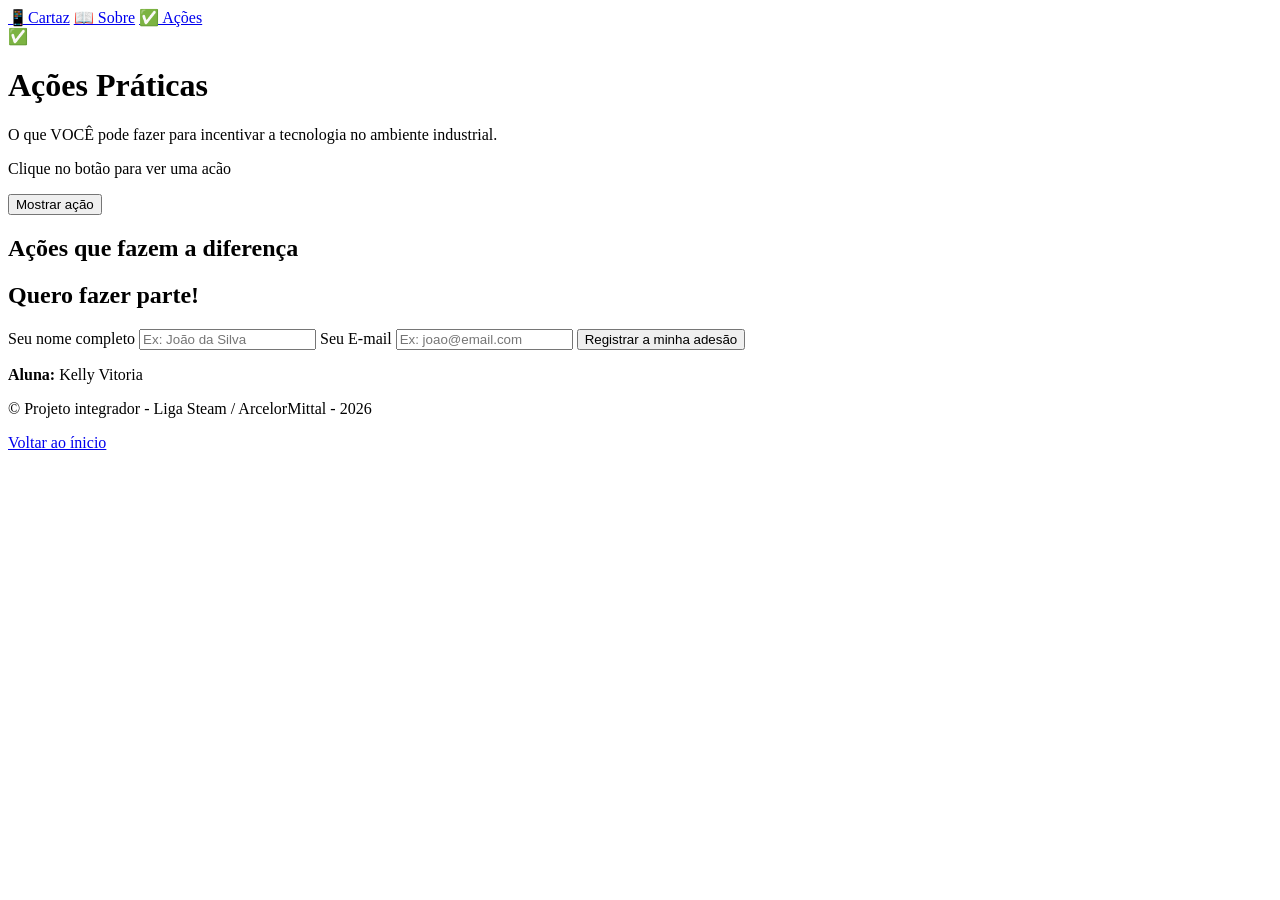
==== acoes.html @ bcdb0501 "primeiro commit" ====
<!DOCTYPE html>
<html lang="pt-br">
<head>
    <meta charset="UTF-8">
    <meta name="viewport" content="width=device-width, initial-scale=1.0">
    <title>Ações Práticas | O que você pode fazer</title>
    <link rel="stylesheet" href="/assets/css/style.css">
    <script src="/assets/js/script.js" defer></script>
</head>
<body>
    <header>
        <nav class="menu-navegacao">
            <a href="index.html">📱Cartaz</a>
            <a href="sobre.html">📖 Sobre</a>
            <a href="acoes.html" class="ativo">✅ Ações</a>
        </nav>
        <div class="emoji" role="img" aria-label="Açoes práticas">✅</div>
        <h1>Ações Práticas</h1>
        <p>O que VOCÊ pode fazer para incentivar a tecnologia no ambiente industrial.</p>
        <p id="mostraAcao">Clique no botão para ver uma acão</p>
        <button onclick="mostrarProximacao()">Mostrar ação</button>
    </header>

    <main>

        <section >
            <h2>Ações que fazem a diferença</h2>
            <div class="lista-acoes" id="container-acoes" >
            </div>
        </section>

        <section class="secao-cinza">
            <div class="container-central">
                <h2>Quero fazer parte!</h2>
                <form class="formulario" id="formulario-adesao" action="">

                    <label for="nome">Seu nome completo</label>
                    <input type="text" id="nome" name="nome" required placeholder="Ex: João da Silva">

                    <label for="email">Seu E-mail</label>
                    <input type="email" id="email" name="email" required placeholder="Ex: joao@email.com">
                    
                    <button type="submit">Registrar a minha adesão</button>

                </form>
            </div>
        </section>
    </main>
    <footer>
        <p><strong>Aluna:</strong> Kelly Vitoria</p>
        <p>&copy; Projeto integrador - Liga Steam / ArcelorMittal - 2026
        </p>
        <a href="#">Voltar ao ínicio</a>
    </footer>
</body>
</html>
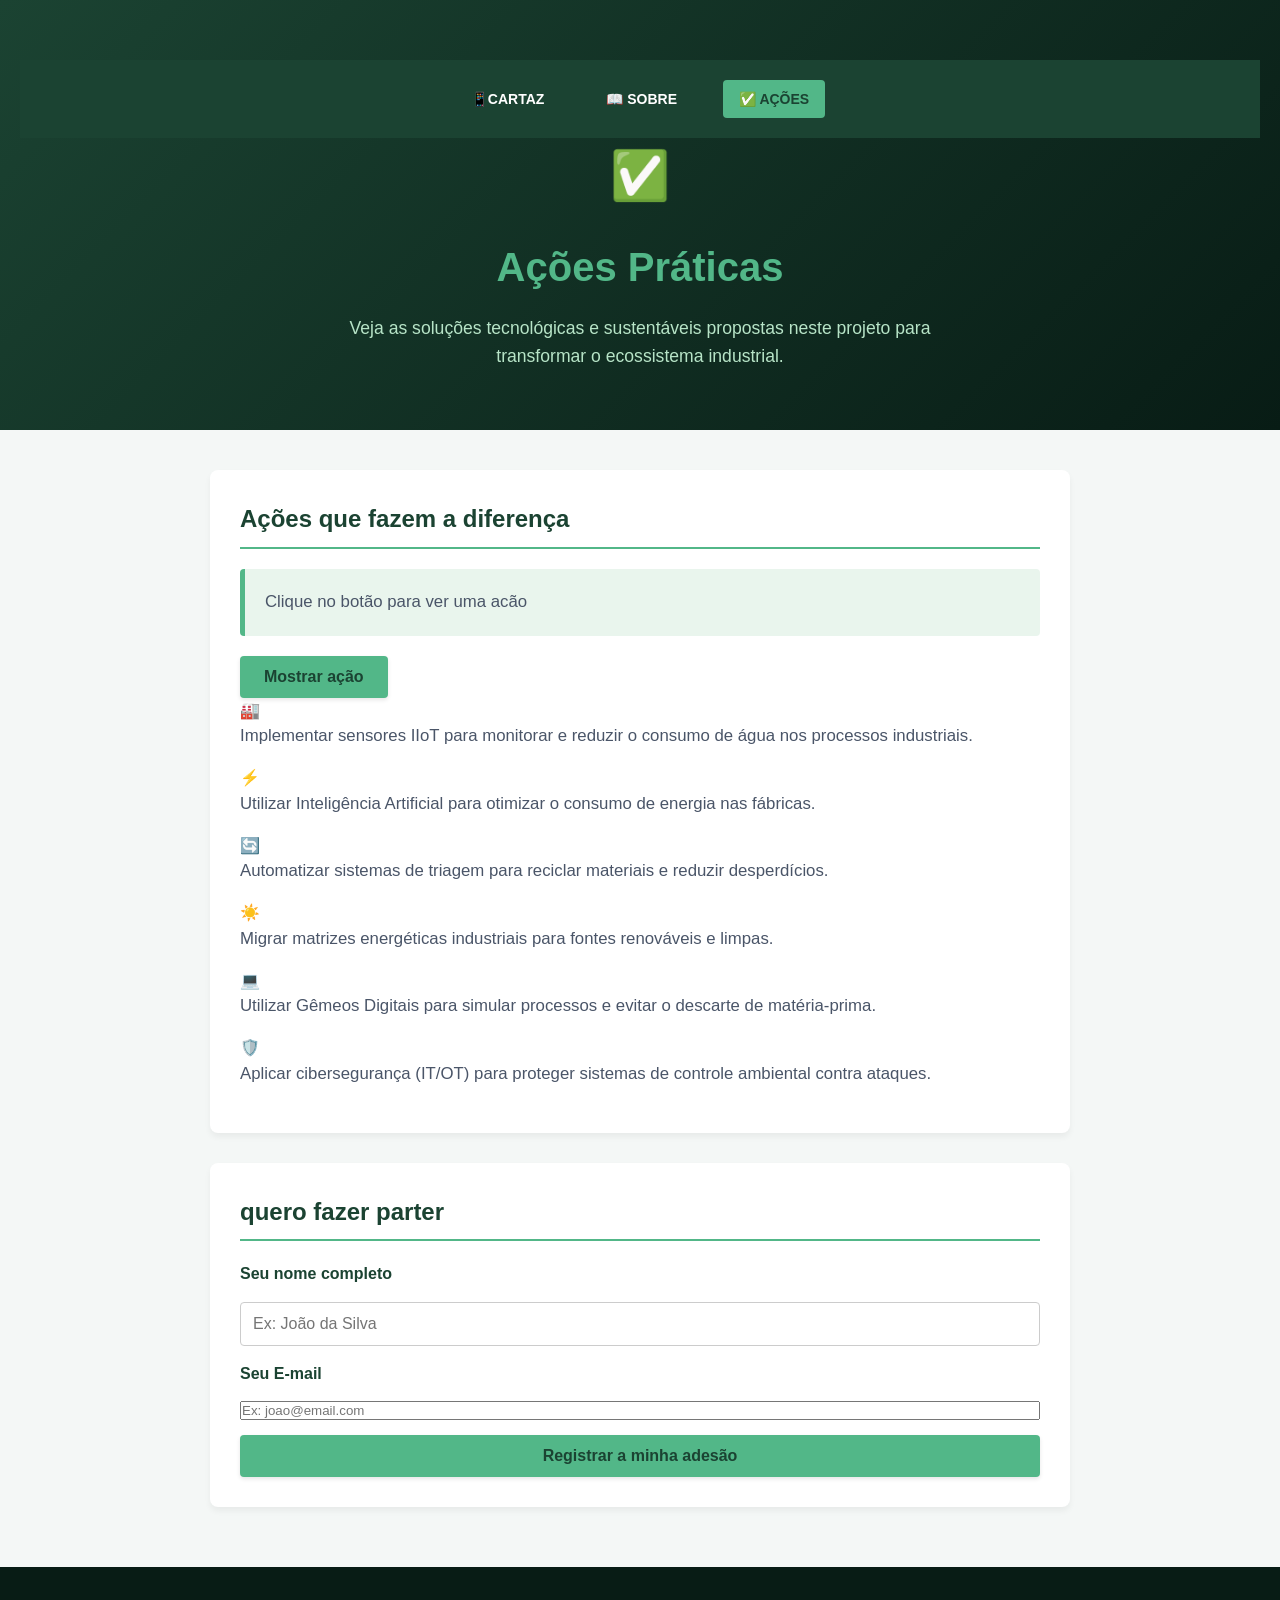
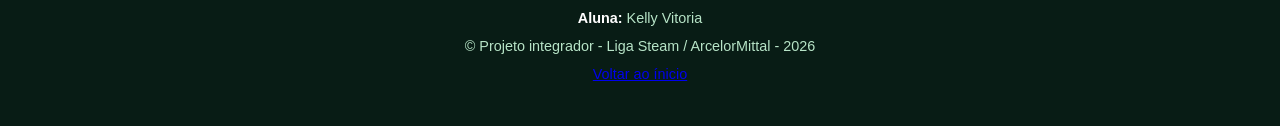
==== commit 65a860d4: "adicionei o js e o css" ====
--- a/acoes.html
+++ b/acoes.html
@@ -4,8 +4,8 @@
     <meta charset="UTF-8">
     <meta name="viewport" content="width=device-width, initial-scale=1.0">
     <title>Ações Práticas | O que você pode fazer</title>
-    <link rel="stylesheet" href="/assets/css/style.css">
-    <script src="/assets/js/script.js" defer></script>
+    <link rel="stylesheet" href="/css/style.css">
+    <script src="/js/script.js" defer></script>
 </head>
 <body>
     <header>
@@ -16,22 +16,23 @@
         </nav>
         <div class="emoji" role="img" aria-label="Açoes práticas">✅</div>
         <h1>Ações Práticas</h1>
-        <p>O que VOCÊ pode fazer para incentivar a tecnologia no ambiente industrial.</p>
-        <p id="mostraAcao">Clique no botão para ver uma acão</p>
-        <button onclick="mostrarProximacao()">Mostrar ação</button>
+        <p>Veja as soluções tecnológicas e sustentáveis propostas neste projeto para transformar o ecossistema industrial.</p>
     </header>
 
     <main>
 
         <section >
             <h2>Ações que fazem a diferença</h2>
+            <p id="mostraAcao">Clique no botão para ver uma acão</p>
+        <button onclick="mostrarProximacao()">Mostrar ação</button>
             <div class="lista-acoes" id="container-acoes" >
             </div>
         </section>
 
         <section class="secao-cinza">
             <div class="container-central">
-                <h2>Quero fazer parte!</h2>
+                <h2>quero fazer parter</h2>
+
                 <form class="formulario" id="formulario-adesao" action="">
 
                     <label for="nome">Seu nome completo</label>
--- a/css/style.css
+++ b/css/style.css
@@ -0,0 +1,208 @@
+/* --- CONFIGURAÇÕES GERAIS --- */
+* {
+    margin: 0;
+    padding: 0;
+    box-sizing: border-box;
+    font-family: 'Segoe UI', Tahoma, Geneva, Verdana, sans-serif;
+}
+
+body {
+    background-color: #f4f7f6;
+    color: #333;
+    line-height: 1.6;
+}
+
+/* --- MENU DE NAVEGAÇÃO --- */
+.menu-navegacao, .menu {
+    background-color: #1b4332; /* Verde escuro industrial */
+    padding: 20px;
+    display: flex;
+    justify-content: center;
+    gap: 30px;
+    position: sticky;
+    top: 0;
+    z-index: 1000;
+    transition: opacity 0.3s ease;
+}
+
+.menu-navegacao a, .menu a {
+    color: #fff;
+    text-decoration: none;
+    font-weight: 600;
+    text-transform: uppercase;
+    font-size: 14px;
+    padding: 8px 16px;
+    border-radius: 4px;
+    transition: all 0.3s ease;
+}
+
+.menu-navegacao a:hover, .menu a:hover {
+    background-color: #2d6a4f;
+    color: #d8f3dc;
+}
+
+.menu-navegacao a.ativo, .menu a.ativo {
+    background-color: #52b788; /* Verde destaque para a página ativa */
+    color: #1b4332;
+}
+
+/* --- CABEÇALHO (HEADER) --- */
+header {
+    background: linear-gradient(135deg, #1b4332 0%, #081c15 100%);
+    color: white;
+    text-align: center;
+    padding: 60px 20px;
+    margin-bottom: 40px;
+}
+
+header h1, header .tit {
+    font-size: 2.5rem;
+    margin-bottom: 15px;
+    color: #52b788;
+}
+
+header p {
+    font-size: 1.1rem;
+    max-width: 600px;
+    margin: 0 auto;
+    color: #b7e4c7;
+}
+
+.imagem, .emoji {
+    margin-bottom: 20px;
+    font-size: 3rem;
+}
+
+.imagem img {
+    max-width: 150px;
+    height: auto;
+}
+
+/* --- CONTEÚDO PRINCIPAL (MAIN & SECTIONS) --- */
+main {
+    max-width: 900px;
+    margin: 0 auto;
+    padding: 0 20px;
+}
+
+section {
+    background-color: white;
+    padding: 30px;
+    margin-bottom: 30px;
+    border-radius: 8px;
+    box-shadow: 0 4px 6px rgba(0, 0, 0, 0.05);
+}
+
+section h2 {
+    color: #1b4332;
+    margin-bottom: 20px;
+    border-bottom: 2px solid #52b788;
+    padding-bottom: 8px;
+}
+
+section p {
+    font-size: 1.05rem;
+    color: #4a5568;
+    margin-bottom: 15px;
+}
+
+/* --- ESTILO DAS LISTAS (VALORES NA PÁGINA SOBRE) --- */
+ul {
+    list-style: none;
+    padding-left: 0;
+}
+
+ul li {
+    margin-bottom: 12px;
+    font-size: 1.05rem;
+    display: flex;
+    align-items: center;
+    gap: 10px;
+}
+
+ul li span {
+    color: #52b788;
+    font-weight: bold;
+}
+
+/* --- INTERATIVIDADE: BOTÃO E ÁREA DA AÇÃO --- */
+#mostraAcao {
+    background-color: #e9f5ed;
+    border-left: 5px solid #52b788;
+    padding: 20px;
+    margin: 20px 0;
+    border-radius: 4px;
+    font-weight: 500;
+    min-height: 60px;
+    display: flex;
+    align-items: center;
+    transition: all 0.3s ease;
+}
+
+button {
+    background-color: #52b788;
+    color: #1b4332;
+    border: none;
+    padding: 12px 24px;
+    font-size: 1rem;
+    font-weight: bold;
+    border-radius: 4px;
+    cursor: pointer;
+    box-shadow: 0 2px 4px rgba(0,0,0,0.1);
+    transition: all 0.2s ease;
+}
+
+button:hover {
+    background-color: #40916c;
+    color: white;
+    transform: translateY(-2px);
+}
+
+button:active {
+    transform: translateY(0);
+}
+
+/* --- FORMULÁRIO --- */
+.formulario {
+    display: flex;
+    flex-direction: column;
+    gap: 15px;
+    margin-top: 15px;
+}
+
+.formulario label {
+    font-weight: 600;
+    color: #1b4332;
+}
+
+.formulario input[type="text"] {
+    padding: 12px;
+    border: 1px solid #ccc;
+    border-radius: 4px;
+    font-size: 1rem;
+    outline: none;
+    transition: border-color 0.3s;
+}
+
+.formulario input[type="text"]:focus {
+    border-color: #52b788;
+    box-shadow: 0 0 0 3px rgba(82, 183, 136, 0.2);
+}
+
+/* --- RODAPÉ (FOOTER) --- */
+footer {
+    text-align: center;
+    padding: 40px 20px;
+    margin-top: 60px;
+    background-color: #081c15;
+    color: #b7e4c7;
+    font-size: 0.9rem;
+}
+
+footer strong {
+    color: #fff;
+}
+
+footer p {
+    margin-bottom: 5px;
+}
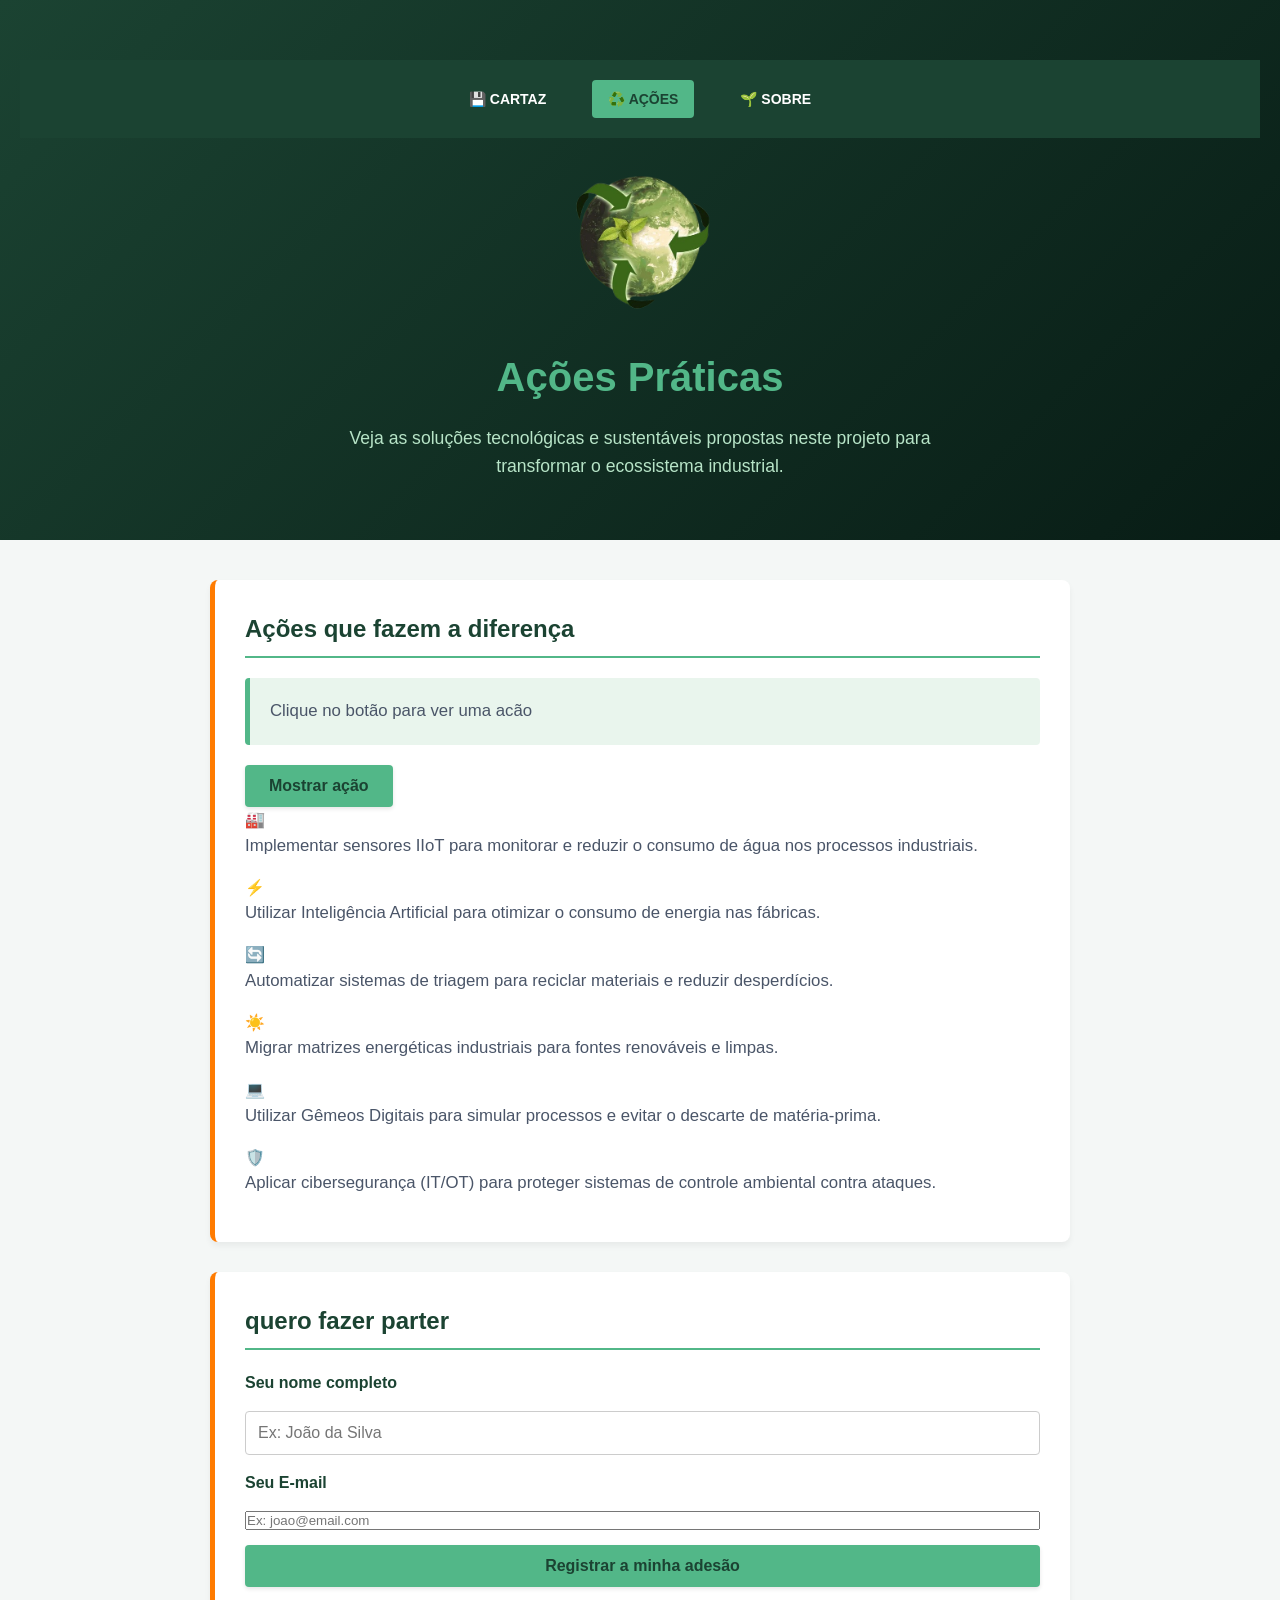
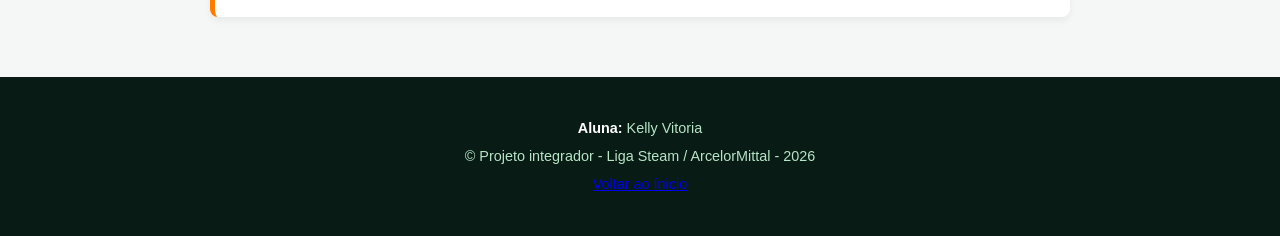
==== commit a984aed6: "adicionei a imagens e coloque pra roda" ====
--- a/acoes.html
+++ b/acoes.html
@@ -10,11 +10,13 @@
 <body>
     <header>
         <nav class="menu-navegacao">
-            <a href="index.html">📱Cartaz</a>
-            <a href="sobre.html">📖 Sobre</a>
-            <a href="acoes.html" class="ativo">✅ Ações</a>
+           <a href="index.html">💾 cartaz</a>
+            <a href="acoes.html" class="ativo">♻️ Ações</a>
+            <a href="sobre.html">🌱 Sobre</a>
         </nav>
-        <div class="emoji" role="img" aria-label="Açoes práticas">✅</div>
+        <div class="img.acoes">
+            <img src="assets/Desenvolvimento-Sustentavel-20220522-removebg-preview.png" alt="">
+        </div>
         <h1>Ações Práticas</h1>
         <p>Veja as soluções tecnológicas e sustentáveis propostas neste projeto para transformar o ecossistema industrial.</p>
     </header>
--- a/css/style.css
+++ b/css/style.css
@@ -14,7 +14,7 @@
 
 /* --- MENU DE NAVEGAÇÃO --- */
 .menu-navegacao, .menu {
-    background-color: #1b4332; /* Verde escuro industrial */
+    background-color: #1b4332; /* Verde escuro*/
     padding: 20px;
     display: flex;
     justify-content: center;
@@ -78,7 +78,6 @@
     height: auto;
 }
 
-/* --- CONTEÚDO PRINCIPAL (MAIN & SECTIONS) --- */
 main {
     max-width: 900px;
     margin: 0 auto;
@@ -86,6 +85,8 @@
 }
 
 section {
+    border-left: 5px solid #ff7b00;
+    padding-left: 15px;
     background-color: white;
     padding: 30px;
     margin-bottom: 30px;
@@ -105,8 +106,6 @@
     color: #4a5568;
     margin-bottom: 15px;
 }
-
-/* --- ESTILO DAS LISTAS (VALORES NA PÁGINA SOBRE) --- */
 ul {
     list-style: none;
     padding-left: 0;
@@ -124,8 +123,6 @@
     color: #52b788;
     font-weight: bold;
 }
-
-/* --- INTERATIVIDADE: BOTÃO E ÁREA DA AÇÃO --- */
 #mostraAcao {
     background-color: #e9f5ed;
     border-left: 5px solid #52b788;
@@ -161,8 +158,6 @@
 button:active {
     transform: translateY(0);
 }
-
-/* --- FORMULÁRIO --- */
 .formulario {
     display: flex;
     flex-direction: column;
@@ -205,4 +200,31 @@
 
 footer p {
     margin-bottom: 5px;
+}
+/* Configura o movimento de rotação (360 graus) */
+@keyframes girar {
+    from {
+        transform: rotate(0deg);
+    }
+    to {
+        transform: rotate(360deg);
+    }
+}
+
+/* Classe que faz a imagem girar continuamente */
+.imagem-rodando {
+    animation: girar 15s linear infinite; /* 15s deixa o giro bem calmo e profissional */
+}
+
+/* Garante que a sua div centralize a imagem na tela */
+.img\.acoes {
+    display: flex;
+    justify-content: center;
+    margin: 20px 0;
+}
+
+.img\.acoes img {
+    max-width: 100%;
+    width: 250px; /* Tamanho excelente para imagens no cabeçalho */
+    height: auto;
 }
